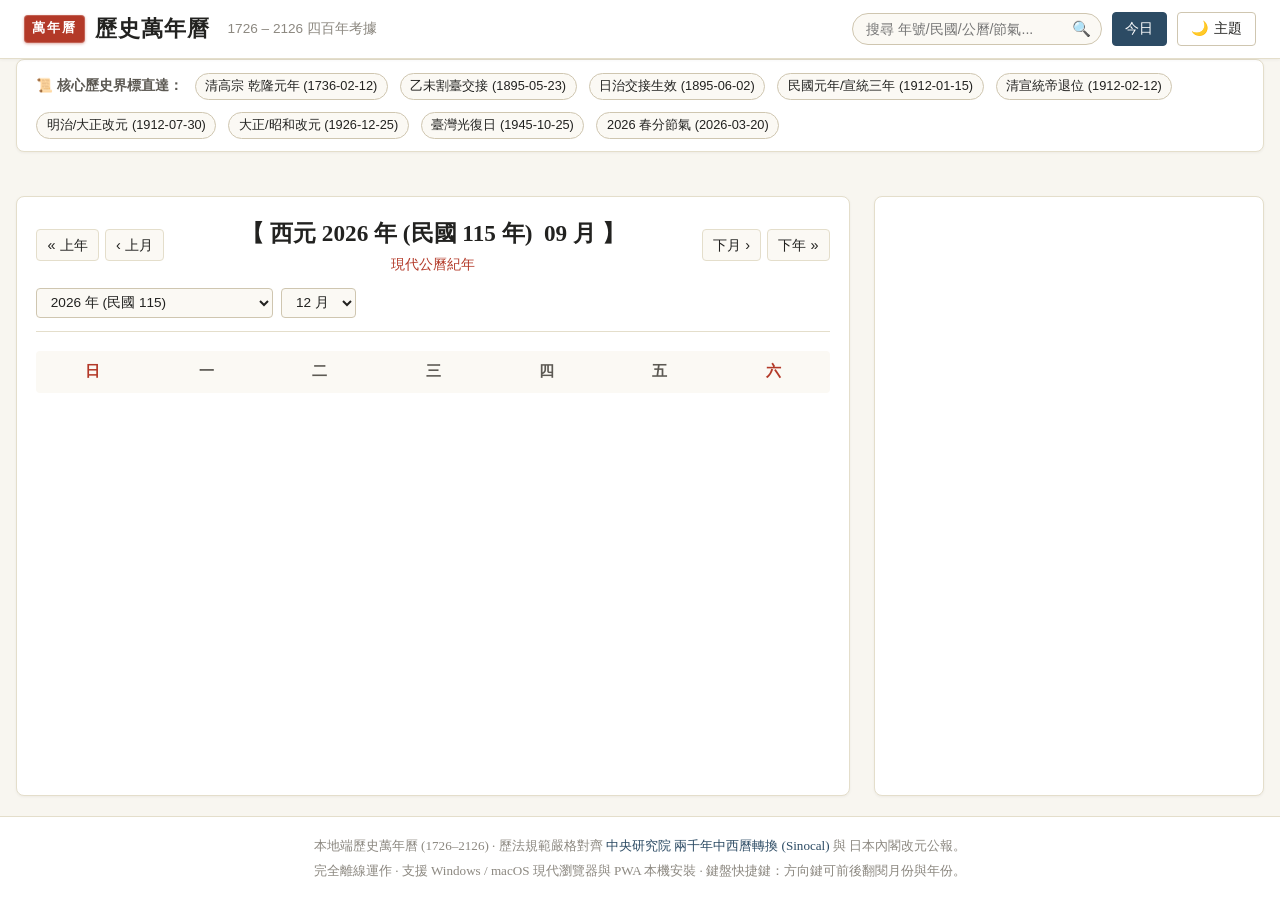
==== index.html @ 46c6e905 "Complete Perpetual Calendar 1726-2126 implementation with acceptance tests" ====
<!DOCTYPE html>
<html lang="zh-TW">
<head>
  <meta charset="UTF-8">
  <meta name="viewport" content="width=device-width, initial-scale=1.0">
  <title>本地端歷史萬年曆 (1726–2126) | 多維歷史紀年與節氣精算</title>
  <meta name="description" content="跨度 400 年（西元 1726 年至 2126 年）的本地端高精度歷史萬年曆。以西元日曆為基準，精確對照清朝帝號、臺灣日治時期帝號、民國與民國前紀年、二十四節氣與歲次干支。完全離線優先，跨 Windows、macOS 及手機平台。">
  <meta name="keywords" content="萬年曆,歷史萬年曆,清代年號,臺灣日治時期,民國紀年,民國前,二十四節氣,農曆換算,干支,Sinocal,定氣法">
  
  <!-- PWA 與移動端體驗配置 -->
  <link rel="manifest" href="./manifest.json">
  <meta name="theme-color" content="#b33928">
  <meta name="apple-mobile-web-app-capable" content="yes">
  <meta name="apple-mobile-web-app-status-bar-style" content="default">
  <meta name="apple-mobile-web-app-title" content="歷史萬年曆">

  <!-- 設計系統樣式表 -->
  <link rel="stylesheet" href="./css/style.css">
  
  <!-- 引入天文農曆演算法核心（全離線無相依性） -->
  <script src="./js/lunar.js"></script>
</head>
<body>

  <!-- 頂部功能導覽列 -->
  <header class="top-header">
    <div class="header-container">
      <div class="brand">
        <span class="brand-seal">萬年曆</span>
        <h1 class="brand-title">歷史萬年曆</h1>
        <span class="brand-span">1726 – 2126 四百年考據</span>
      </div>

      <div class="header-actions">
        <!-- 快速智慧搜尋跳轉 -->
        <div class="search-wrapper">
          <input 
            type="text" 
            id="search-input" 
            class="search-input" 
            placeholder="搜尋 年號/民國/公曆/節氣..." 
            title="支援例如：光緒21、明治28、民國前17、1895-05-23、春分 等"
            aria-label="搜尋歷史萬年曆日期"
          >
          <button id="search-btn" class="search-icon-btn" title="搜尋">🔍</button>
        </div>

        <!-- 功能按鈕 -->
        <button id="today-btn" class="btn btn-primary" title="跳轉回到今天">今日</button>
        <button id="theme-toggle-btn" class="btn" title="切換深淺色外觀">
          <span id="theme-icon">🌙</span> 主題
        </button>
      </div>
    </div>
  </header>

  <!-- 驗收標準與歷史特例快捷列 -->
  <section class="presets-container" aria-label="核心歷史節點快捷選取">
    <div class="presets-card">
      <span class="presets-label">📜 核心歷史界標直達：</span>
      <button class="preset-chip" data-preset-date="1736-02-12" title="TC-01: 乾隆元年正月初一春節 (民前176年)">清高宗 乾隆元年 (1736-02-12)</button>
      <button class="preset-chip" data-preset-date="1895-05-23" title="TC-02: 臺灣民主國自主宣言 (割臺交接期 光緒21/明治28/民前17)">乙未割臺交接 (1895-05-23)</button>
      <button class="preset-chip" data-preset-date="1895-06-02" title="簽署交接臺灣文據 日治始政">日治交接生效 (1895-06-02)</button>
      <button class="preset-chip" data-preset-date="1912-01-15" title="TC-05: 民國元年立 但清宣統帝尚未退位重疊期">民國元年/宣統三年 (1912-01-15)</button>
      <button class="preset-chip" data-preset-date="1912-02-12" title="宣統帝頒布退位詔書 清代終結">清宣統帝退位 (1912-02-12)</button>
      <button class="preset-chip" data-preset-date="1912-07-30" title="TC-03: 明治45年／大正元年同日即日改元">明治/大正改元 (1912-07-30)</button>
      <button class="preset-chip" data-preset-date="1926-12-25" title="TC-04: 大正15年／昭和元年同日即日改元">大正/昭和改元 (1926-12-25)</button>
      <button class="preset-chip" data-preset-date="1945-10-25" title="臺灣省受降典禮 臺灣光復 日治終止">臺灣光復日 (1945-10-25)</button>
      <button class="preset-chip" data-preset-date="2026-03-20" title="TC-06: 2026春分交節時刻 (UTC+8 22:45) 與農曆二月初二">2026 春分節氣 (2026-03-20)</button>
    </div>
  </section>

  <!-- 主版面 (左側月曆網格 + 右側歷史多維面板) -->
  <main class="main-container">
    
    <!-- 左側月曆卡片 -->
    <div class="calendar-card">
      <!-- 月曆導覽工具列 -->
      <div class="calendar-toolbar">
        <div class="nav-group">
          <button id="prev-year-btn" class="nav-btn" title="上一年 (鍵盤 ↑)">« 上年</button>
          <button id="prev-month-btn" class="nav-btn" title="上個月 (鍵盤 ←)">‹ 上月</button>
        </div>

        <div class="current-period">
          <div id="period-title" class="period-main-title">【 西元 2026 年 (民國 115 年) &nbsp;09 月 】</div>
          <div id="period-sub-title" class="period-sub-title">現代公曆紀年</div>
        </div>

        <div class="nav-group">
          <button id="next-month-btn" class="nav-btn" title="下個月 (鍵盤 →)">下月 ›</button>
          <button id="next-year-btn" class="nav-btn" title="下一年 (鍵盤 ↓)">下年 »</button>
        </div>

        <!-- 快速選取器 -->
        <div class="quick-selectors">
          <select id="year-select" class="select-styled" title="快速選擇年份" aria-label="快速選擇年份"></select>
          <select id="month-select" class="select-styled" title="快速選擇月份" aria-label="快速選擇月份">
            <option value="1">1 月</option>
            <option value="2">2 月</option>
            <option value="3">3 月</option>
            <option value="4">4 月</option>
            <option value="5">5 月</option>
            <option value="6">6 月</option>
            <option value="7">7 月</option>
            <option value="8">8 月</option>
            <option value="9">9 月</option>
            <option value="10">10 月</option>
            <option value="11">11 月</option>
            <option value="12">12 月</option>
          </select>
        </div>
      </div>

      <!-- 星期表頭 -->
      <div class="weekdays-header">
        <div class="weekend">日</div>
        <div>一</div>
        <div>二</div>
        <div>三</div>
        <div>四</div>
        <div>五</div>
        <div class="weekend">六</div>
      </div>

      <!-- 月曆網格 (由 app.js 動態渲染) -->
      <div id="calendar-grid" class="calendar-grid" role="grid" aria-label="萬年曆日期表格"></div>
    </div>

    <!-- 右側詳細資訊面板 -->
    <aside id="detail-panel" class="detail-panel" aria-label="當日歷史紀年詳細資訊"></aside>

  </main>

  <!-- 頁尾說明 -->
  <footer class="site-footer">
    <p>
      本地端歷史萬年曆 (1726–2126) · 歷法規範嚴格對齊 
      <a href="https://sinocal.sinica.edu.tw/" target="_blank" rel="noopener">中央研究院 兩千年中西曆轉換 (Sinocal)</a>
      與 日本內閣改元公報。
    </p>
    <p style="margin-top: 0.35rem;">
      完全離線運作 · 支援 Windows / macOS 現代瀏覽器與 PWA 本機安裝 · 鍵盤快捷鍵：方向鍵可前後翻閱月份與年份。
    </p>
  </footer>

  <!-- 應用主入口模組 -->
  <script type="module" src="./js/app.js"></script>

</body>
</html>
---- css/style.css ----
/**
 * 本地端歷史萬年曆 (1726-2126) 設計系統 (style.css)
 * 東方古典典雅風韻（宣紙暖白 / 幽玄水墨深色） + 現代精準資訊排版
 */

:root {
  /* 淺色模式（宣紙書香風） */
  --bg-primary: #f8f6f0;
  --bg-surface: #ffffff;
  --bg-surface-elevated: #fbf9f4;
  --bg-cell-hover: #f1ede2;
  --bg-cell-other: #f1ede4;
  
  --text-primary: #222220;
  --text-secondary: #5c5953;
  --text-tertiary: #8c8880;
  --text-lunar: #824128;
  
  --accent-carmine: #b33928;      /* 硃砂紅（節氣、同日改元重點） */
  --accent-carmine-light: #fbeee8;
  --accent-indigo: #2c4b64;       /* 黛青 / 霽藍（主按鈕、月份標記） */
  --accent-indigo-light: #eaf1f7;
  --accent-gold: #aa7c11;         /* 泥金（選中高亮、重點飾邊） */
  --accent-gold-light: #fef7e6;
  --accent-jade: #2e6b56;         /* 竹青 / 翡翠（重要歷史事件） */

  --border-light: #e4decb;
  --border-medium: #cfc6b0;
  --border-focus: #b33928;
  
  --shadow-sm: 0 1px 3px rgba(30, 25, 20, 0.05);
  --shadow-md: 0 4px 12px rgba(30, 25, 20, 0.08);
  --shadow-lg: 0 8px 24px rgba(30, 25, 20, 0.12);

  --font-serif: "Noto Serif TC", "Songti TC", "Biaukai", "PingFang SC", "Hiragino Mincho ProN", serif;
  --font-sans: -apple-system, BlinkMacSystemFont, "Segoe UI", Roboto, "Helvetica Neue", Arial, sans-serif;
  
  --radius-sm: 4px;
  --radius-md: 8px;
  --radius-lg: 12px;
  --transition-speed: 0.25s;
}

[data-theme="dark"] {
  /* 深色模式（幽玄墨玉風） */
  --bg-primary: #121417;
  --bg-surface: #1a1d23;
  --bg-surface-elevated: #22262e;
  --bg-cell-hover: #2a303b;
  --bg-cell-other: #16181d;
  
  --text-primary: #e8e6e1;
  --text-secondary: #aba79d;
  --text-tertiary: #6e6b63;
  --text-lunar: #e08365;
  
  --accent-carmine: #e65540;
  --accent-carmine-light: #3d1b17;
  --accent-indigo: #4982ad;
  --accent-indigo-light: #162635;
  --accent-gold: #dfac38;
  --accent-gold-light: #362912;
  --accent-jade: #42997b;

  --border-light: #2c323d;
  --border-medium: #3f4756;
  --border-focus: #e65540;
  
  --shadow-sm: 0 1px 3px rgba(0, 0, 0, 0.3);
  --shadow-md: 0 4px 12px rgba(0, 0, 0, 0.4);
  --shadow-lg: 0 8px 24px rgba(0, 0, 0, 0.6);
}

/* 基礎重設 */
*, *::before, *::after {
  box-sizing: border-box;
  margin: 0;
  padding: 0;
}

body {
  font-family: var(--font-serif);
  background-color: var(--bg-primary);
  color: var(--text-primary);
  min-height: 100vh;
  line-height: 1.5;
  display: flex;
  flex-direction: column;
  transition: background-color var(--transition-speed), color var(--transition-speed);
}

/* 頂部導覽列 */
.top-header {
  background-color: var(--bg-surface);
  border-bottom: 1px solid var(--border-light);
  padding: 0.75rem 1.5rem;
  box-shadow: var(--shadow-sm);
  position: sticky;
  top: 0;
  z-index: 100;
}

.header-container {
  max-width: 1400px;
  margin: 0 auto;
  display: flex;
  justify-content: space-between;
  align-items: center;
  flex-wrap: wrap;
  gap: 0.75rem;
}

.brand {
  display: flex;
  align-items: center;
  gap: 0.6rem;
}

.brand-seal {
  display: inline-block;
  background-color: var(--accent-carmine);
  color: #fff;
  font-size: 0.8rem;
  font-weight: bold;
  padding: 0.2rem 0.45rem;
  border-radius: 4px;
  letter-spacing: 2px;
  border: 1px solid rgba(255,255,255,0.2);
  box-shadow: 0 1px 3px rgba(179, 57, 40, 0.4);
}

.brand-title {
  font-size: 1.35rem;
  font-weight: 700;
  letter-spacing: 1px;
  color: var(--text-primary);
}

.brand-span {
  font-size: 0.85rem;
  color: var(--text-tertiary);
  margin-left: 0.5rem;
  font-family: var(--font-sans);
}

.header-actions {
  display: flex;
  align-items: center;
  gap: 0.6rem;
  flex-wrap: wrap;
}

/* 智慧搜尋框 */
.search-wrapper {
  position: relative;
  display: flex;
  align-items: center;
}

.search-input {
  font-family: var(--font-sans);
  background-color: var(--bg-surface-elevated);
  border: 1px solid var(--border-medium);
  color: var(--text-primary);
  padding: 0.45rem 2rem 0.45rem 0.8rem;
  border-radius: 20px;
  font-size: 0.88rem;
  width: 250px;
  outline: none;
  transition: all var(--transition-speed);
}

.search-input:focus {
  border-color: var(--accent-carmine);
  width: 290px;
  box-shadow: 0 0 0 3px var(--accent-carmine-light);
}

.search-icon-btn {
  position: absolute;
  right: 8px;
  background: none;
  border: none;
  color: var(--text-tertiary);
  cursor: pointer;
  font-size: 0.95rem;
  padding: 0.2rem;
}

/* 頂部按鈕組 */
.btn {
  font-family: var(--font-serif);
  display: inline-flex;
  align-items: center;
  gap: 0.35rem;
  padding: 0.4rem 0.8rem;
  border-radius: var(--radius-sm);
  font-size: 0.88rem;
  border: 1px solid var(--border-medium);
  background-color: var(--bg-surface);
  color: var(--text-primary);
  cursor: pointer;
  transition: all var(--transition-speed);
  user-select: none;
}

.btn:hover {
  background-color: var(--bg-cell-hover);
  border-color: var(--text-tertiary);
}

.btn-primary {
  background-color: var(--accent-indigo);
  color: #fff;
  border-color: var(--accent-indigo);
}

.btn-primary:hover {
  background-color: #213a4f;
  color: #fff;
}

/* 主版面佈局 */
.main-container {
  max-width: 1400px;
  width: 100%;
  margin: 1.2rem auto;
  padding: 0 1rem;
  display: grid;
  grid-template-columns: 1fr 390px;
  gap: 1.5rem;
  flex: 1;
}

/* 左側月曆區 */
.calendar-card {
  background-color: var(--bg-surface);
  border: 1px solid var(--border-light);
  border-radius: var(--radius-md);
  box-shadow: var(--shadow-sm);
  padding: 1.2rem;
  display: flex;
  flex-direction: column;
}

/* 月曆頂部工具列 */
.calendar-toolbar {
  display: flex;
  justify-content: space-between;
  align-items: center;
  flex-wrap: wrap;
  gap: 0.8rem;
  margin-bottom: 1.2rem;
  padding-bottom: 0.8rem;
  border-bottom: 1px solid var(--border-light);
}

.nav-group {
  display: flex;
  align-items: center;
  gap: 0.35rem;
}

.nav-btn {
  background: var(--bg-surface-elevated);
  border: 1px solid var(--border-light);
  color: var(--text-primary);
  padding: 0.35rem 0.65rem;
  border-radius: var(--radius-sm);
  cursor: pointer;
  font-size: 0.9rem;
  transition: all var(--transition-speed);
}

.nav-btn:hover {
  border-color: var(--accent-carmine);
  color: var(--accent-carmine);
}

/* 年月核心標題展示 */
.current-period {
  display: flex;
  flex-direction: column;
  align-items: center;
  text-align: center;
}

.period-main-title {
  font-size: 1.45rem;
  font-weight: 700;
  color: var(--text-primary);
  display: flex;
  align-items: center;
  gap: 0.5rem;
}

.period-sub-title {
  font-size: 0.88rem;
  color: var(--accent-carmine);
  margin-top: 0.2rem;
  font-weight: 500;
}

/* 快速選取器組 */
.quick-selectors {
  display: flex;
  align-items: center;
  gap: 0.5rem;
}

.select-styled {
  font-family: var(--font-sans);
  background-color: var(--bg-surface-elevated);
  border: 1px solid var(--border-medium);
  color: var(--text-primary);
  padding: 0.35rem 0.6rem;
  border-radius: var(--radius-sm);
  font-size: 0.85rem;
  outline: none;
  cursor: pointer;
}

.select-styled:focus {
  border-color: var(--accent-carmine);
}

/* 星期表頭 */
.weekdays-header {
  display: grid;
  grid-template-columns: repeat(7, 1fr);
  text-align: center;
  font-weight: 600;
  font-size: 0.95rem;
  padding: 0.6rem 0;
  margin-bottom: 0.3rem;
  border-radius: var(--radius-sm);
  background-color: var(--bg-surface-elevated);
  color: var(--text-secondary);
}

.weekdays-header .weekend {
  color: var(--accent-carmine);
}

/* 月曆網格 */
.calendar-grid {
  display: grid;
  grid-template-columns: repeat(7, 1fr);
  gap: 4px;
}

/* 日曆單元格 */
.day-cell {
  background-color: var(--bg-surface);
  border: 1px solid var(--border-light);
  border-radius: var(--radius-sm);
  min-height: 86px;
  padding: 0.4rem 0.35rem;
  display: flex;
  flex-direction: column;
  justify-content: space-between;
  cursor: pointer;
  position: relative;
  transition: all 0.15s ease-in-out;
  overflow: hidden;
}

.day-cell:hover {
  background-color: var(--bg-cell-hover);
  border-color: var(--border-medium);
  transform: translateY(-1px);
  box-shadow: var(--shadow-sm);
  z-index: 2;
}

/* 非本月日期 */
.day-cell.other-month {
  background-color: var(--bg-cell-other);
  opacity: 0.45;
}

.day-cell.other-month:hover {
  opacity: 0.85;
}

/* 今日標記 */
.day-cell.is-today {
  border: 1.5px solid var(--accent-indigo);
  background-color: var(--accent-indigo-light);
}

.day-cell.is-today .solar-num {
  color: var(--accent-indigo);
  font-weight: 700;
}

/* 選取標記 */
.day-cell.is-selected {
  border: 2px solid var(--accent-carmine) !important;
  background-color: var(--accent-carmine-light) !important;
  box-shadow: 0 0 0 2px rgba(179, 57, 40, 0.2);
  z-index: 3;
}

/* 日期單元格內部元素 */
.cell-top {
  display: flex;
  justify-content: space-between;
  align-items: flex-start;
}

.solar-num {
  font-family: var(--font-sans);
  font-size: 1.15rem;
  font-weight: 600;
  line-height: 1;
}

.weekend-num {
  color: var(--accent-carmine);
}

/* 特殊印章小標籤（節氣、改元、初一） */
.cell-tags {
  display: flex;
  flex-direction: column;
  gap: 2px;
  align-items: flex-end;
}

.tag-badge {
  font-size: 0.68rem;
  padding: 1px 3px;
  border-radius: 2px;
  line-height: 1.1;
  font-weight: bold;
}

.tag-jieqi {
  background-color: var(--accent-carmine);
  color: #fff;
}

.tag-transition {
  background-color: var(--accent-gold);
  color: #fff;
}

.tag-first-day {
  background-color: var(--accent-indigo);
  color: #fff;
}

.cell-bottom {
  margin-top: 0.35rem;
  display: flex;
  flex-direction: column;
  gap: 1px;
}

.lunar-text {
  font-size: 0.8rem;
  color: var(--text-lunar);
  white-space: nowrap;
  overflow: hidden;
  text-overflow: ellipsis;
}

.cell-sub-info {
  font-size: 0.68rem;
  color: var(--text-tertiary);
  white-space: nowrap;
  overflow: hidden;
  text-overflow: ellipsis;
}

/* 歷史事件高亮點 */
.has-milestone::after {
  content: '';
  position: absolute;
  bottom: 2px;
  right: 2px;
  width: 5px;
  height: 5px;
  border-radius: 50%;
  background-color: var(--accent-carmine);
}

/* 右側詳細資訊面板 */
.detail-panel {
  background-color: var(--bg-surface);
  border: 1px solid var(--border-light);
  border-radius: var(--radius-md);
  box-shadow: var(--shadow-sm);
  display: flex;
  flex-direction: column;
  position: sticky;
  top: 4.8rem;
  max-height: calc(100vh - 6rem);
  overflow-y: auto;
}

.panel-header {
  padding: 1.1rem;
  border-bottom: 1px solid var(--border-light);
  background: linear-gradient(135deg, var(--bg-surface-elevated) 0%, var(--bg-surface) 100%);
}

.panel-solar-date {
  font-size: 1.3rem;
  font-weight: 700;
  color: var(--text-primary);
  display: flex;
  align-items: baseline;
  justify-content: space-between;
}

.panel-week {
  font-size: 0.95rem;
  color: var(--accent-carmine);
  font-weight: 600;
}

.panel-julian {
  font-family: var(--font-sans);
  font-size: 0.78rem;
  color: var(--text-tertiary);
  margin-top: 0.2rem;
}

.panel-body {
  padding: 1.1rem;
  display: flex;
  flex-direction: column;
  gap: 1.1rem;
}

/* 各資訊區塊 */
.info-section {
  display: flex;
  flex-direction: column;
  gap: 0.4rem;
}

.section-label {
  font-size: 0.82rem;
  color: var(--text-tertiary);
  font-weight: 600;
  display: flex;
  align-items: center;
  gap: 0.35rem;
  border-bottom: 1px dashed var(--border-light);
  padding-bottom: 0.25rem;
}

.section-content {
  font-size: 0.95rem;
  color: var(--text-primary);
}

/* 歷史紀年清單 */
.era-list {
  display: flex;
  flex-direction: column;
  gap: 0.5rem;
}

.era-item {
  background-color: var(--bg-surface-elevated);
  border-left: 3px solid var(--border-medium);
  padding: 0.45rem 0.65rem;
  border-radius: 0 var(--radius-sm) var(--radius-sm) 0;
  display: flex;
  flex-direction: column;
  gap: 0.2rem;
}

.era-item.qing {
  border-left-color: var(--accent-gold);
}

.era-item.japan {
  border-left-color: var(--accent-indigo);
}

.era-item.roc {
  border-left-color: var(--accent-carmine);
}

.era-name {
  font-weight: 600;
  font-size: 0.92rem;
  color: var(--text-primary);
}

.era-desc {
  font-size: 0.8rem;
  color: var(--text-secondary);
  line-height: 1.35;
}

/* 歷史重大事件卡片 */
.milestone-box {
  background-color: var(--accent-carmine-light);
  border: 1px solid var(--accent-carmine);
  border-radius: var(--radius-sm);
  padding: 0.65rem 0.75rem;
  display: flex;
  flex-direction: column;
  gap: 0.3rem;
}

.milestone-title {
  color: var(--accent-carmine);
  font-weight: bold;
  font-size: 0.85rem;
  display: flex;
  align-items: center;
  gap: 0.3rem;
}

.milestone-content {
  font-size: 0.85rem;
  color: var(--text-primary);
  line-height: 1.4;
}

/* 節氣資訊盒 */
.jieqi-box {
  background-color: var(--accent-gold-light);
  border: 1px solid var(--accent-gold);
  border-radius: var(--radius-sm);
  padding: 0.6rem 0.75rem;
}

.jieqi-title {
  font-weight: bold;
  color: var(--accent-gold);
  font-size: 0.9rem;
}

.jieqi-time {
  font-family: var(--font-sans);
  font-size: 0.85rem;
  color: var(--text-primary);
  margin-top: 0.15rem;
}

/* 驗收測試與特例一鍵體驗快捷列 */
.presets-container {
  max-width: 1400px;
  width: 100%;
  margin: 0 auto 1.5rem;
  padding: 0 1rem;
}

.presets-card {
  background-color: var(--bg-surface);
  border: 1px solid var(--border-light);
  border-radius: var(--radius-md);
  padding: 0.8rem 1.2rem;
  display: flex;
  align-items: center;
  gap: 0.75rem;
  flex-wrap: wrap;
  box-shadow: var(--shadow-sm);
}

.presets-label {
  font-size: 0.85rem;
  font-weight: bold;
  color: var(--text-secondary);
  white-space: nowrap;
}

.preset-chip {
  background-color: var(--bg-surface-elevated);
  border: 1px solid var(--border-medium);
  color: var(--text-primary);
  font-size: 0.8rem;
  padding: 0.25rem 0.6rem;
  border-radius: 14px;
  cursor: pointer;
  transition: all 0.2s;
  white-space: nowrap;
}

.preset-chip:hover {
  background-color: var(--accent-carmine-light);
  border-color: var(--accent-carmine);
  color: var(--accent-carmine);
}

/* 頁尾說明 */
.site-footer {
  margin-top: auto;
  background-color: var(--bg-surface);
  border-top: 1px solid var(--border-light);
  padding: 1.2rem;
  text-align: center;
  font-size: 0.82rem;
  color: var(--text-tertiary);
}

.site-footer a {
  color: var(--accent-indigo);
  text-decoration: none;
}

.site-footer a:hover {
  text-decoration: underline;
}

/* 響應式適配 (手機與平板) */
@media (max-width: 1024px) {
  .main-container {
    grid-template-columns: 1fr;
  }

  .detail-panel {
    position: static;
    max-height: none;
  }
}

@media (max-width: 768px) {
  .top-header {
    padding: 0.5rem 0.8rem;
  }

  .brand-span {
    display: none;
  }

  .search-input {
    width: 160px;
  }

  .search-input:focus {
    width: 200px;
  }

  .day-cell {
    min-height: 64px;
    padding: 0.25rem 0.2rem;
  }

  .solar-num {
    font-size: 0.95rem;
  }

  .lunar-text {
    font-size: 0.7rem;
  }

  .cell-sub-info {
    display: none;
  }

  .period-main-title {
    font-size: 1.15rem;
  }
}
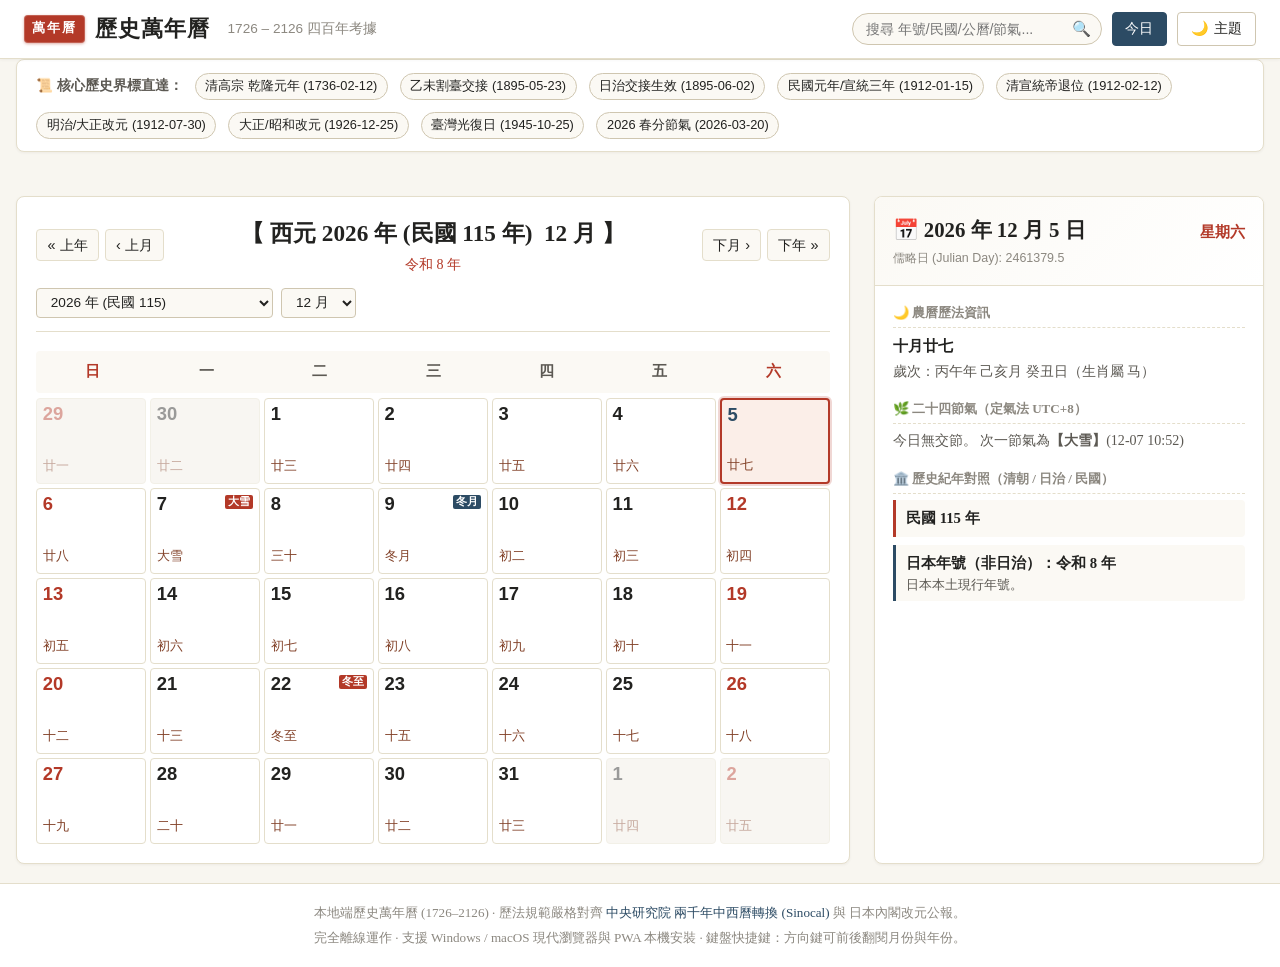
==== commit badffa89: "Fix file:// protocol compatibility and global Solar object resolution" ====
--- a/index.html
+++ b/index.html
@@ -144,8 +144,8 @@
     </p>
   </footer>
 
-  <!-- 應用主入口模組 -->
-  <script type="module" src="./js/app.js"></script>
+  <!-- 應用主腳本（相容 file:// 雙擊開啟與 http 伺服器） -->
+  <script src="./js/main.js"></script>
 
 </body>
 </html>
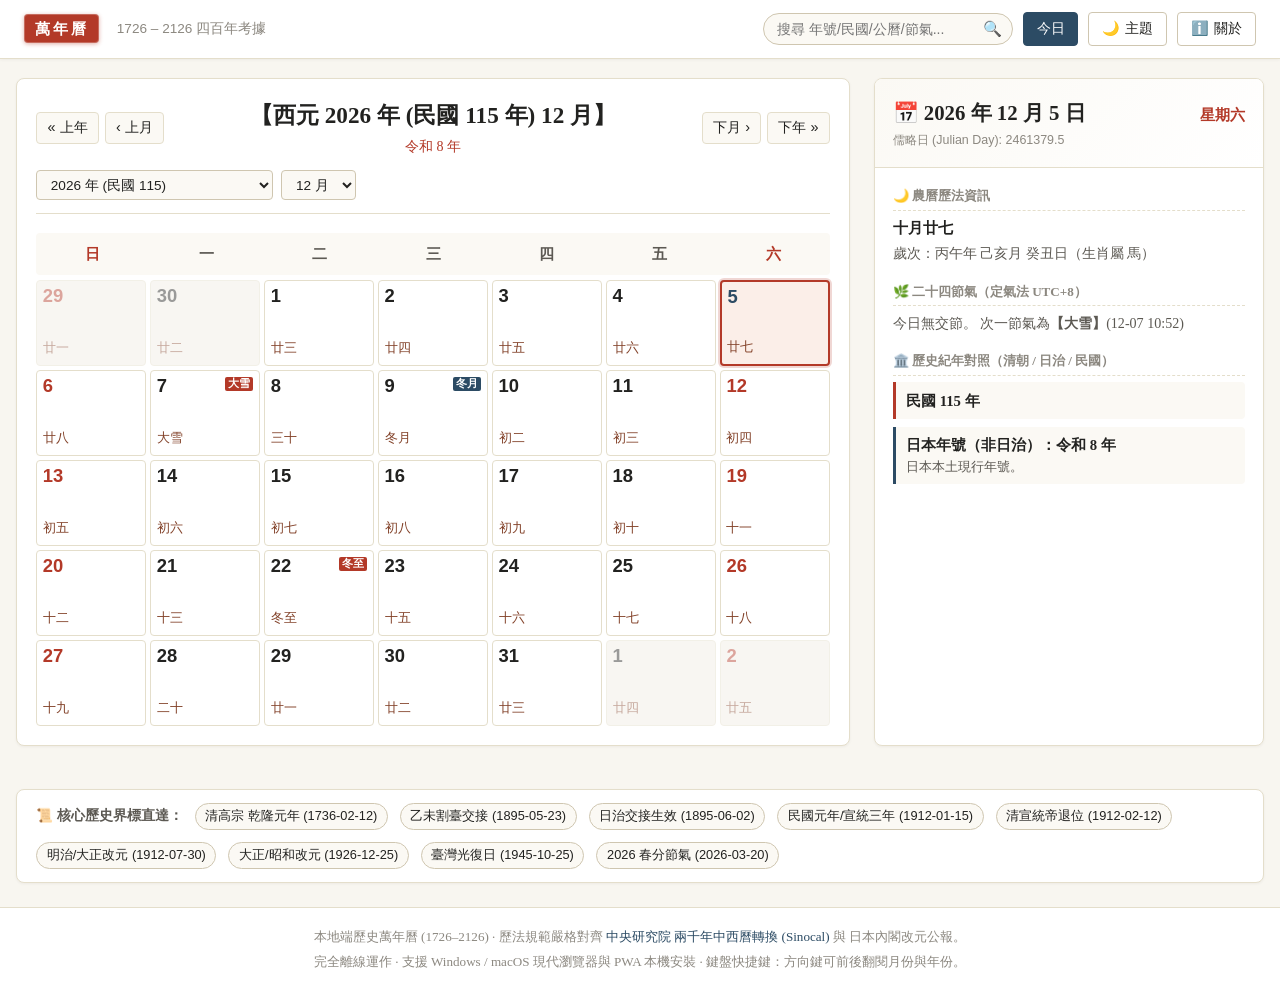
==== commit 1ac3986b: "UI: optimize mobile layout, add About modal, and refine header presets" ====
--- a/index.html
+++ b/index.html
@@ -26,8 +26,7 @@
   <header class="top-header">
     <div class="header-container">
       <div class="brand">
-        <span class="brand-seal">萬年曆</span>
-        <h1 class="brand-title">歷史萬年曆</h1>
+        <h1 class="brand-seal" title="萬年曆">萬年曆</h1>
         <span class="brand-span">1726 – 2126 四百年考據</span>
       </div>
 
@@ -50,25 +49,12 @@
         <button id="theme-toggle-btn" class="btn" title="切換深淺色外觀">
           <span id="theme-icon">🌙</span> 主題
         </button>
+        <button id="about-btn" class="btn" title="關於本系統">
+          <span>ℹ️</span> 關於
+        </button>
       </div>
     </div>
   </header>
-
-  <!-- 驗收標準與歷史特例快捷列 -->
-  <section class="presets-container" aria-label="核心歷史節點快捷選取">
-    <div class="presets-card">
-      <span class="presets-label">📜 核心歷史界標直達：</span>
-      <button class="preset-chip" data-preset-date="1736-02-12" title="TC-01: 乾隆元年正月初一春節 (民前176年)">清高宗 乾隆元年 (1736-02-12)</button>
-      <button class="preset-chip" data-preset-date="1895-05-23" title="TC-02: 臺灣民主國自主宣言 (割臺交接期 光緒21/明治28/民前17)">乙未割臺交接 (1895-05-23)</button>
-      <button class="preset-chip" data-preset-date="1895-06-02" title="簽署交接臺灣文據 日治始政">日治交接生效 (1895-06-02)</button>
-      <button class="preset-chip" data-preset-date="1912-01-15" title="TC-05: 民國元年立 但清宣統帝尚未退位重疊期">民國元年/宣統三年 (1912-01-15)</button>
-      <button class="preset-chip" data-preset-date="1912-02-12" title="宣統帝頒布退位詔書 清代終結">清宣統帝退位 (1912-02-12)</button>
-      <button class="preset-chip" data-preset-date="1912-07-30" title="TC-03: 明治45年／大正元年同日即日改元">明治/大正改元 (1912-07-30)</button>
-      <button class="preset-chip" data-preset-date="1926-12-25" title="TC-04: 大正15年／昭和元年同日即日改元">大正/昭和改元 (1926-12-25)</button>
-      <button class="preset-chip" data-preset-date="1945-10-25" title="臺灣省受降典禮 臺灣光復 日治終止">臺灣光復日 (1945-10-25)</button>
-      <button class="preset-chip" data-preset-date="2026-03-20" title="TC-06: 2026春分交節時刻 (UTC+8 22:45) 與農曆二月初二">2026 春分節氣 (2026-03-20)</button>
-    </div>
-  </section>
 
   <!-- 主版面 (左側月曆網格 + 右側歷史多維面板) -->
   <main class="main-container">
@@ -77,17 +63,17 @@
     <div class="calendar-card">
       <!-- 月曆導覽工具列 -->
       <div class="calendar-toolbar">
-        <div class="nav-group">
+        <div class="nav-group nav-group-prev">
           <button id="prev-year-btn" class="nav-btn" title="上一年 (鍵盤 ↑)">« 上年</button>
           <button id="prev-month-btn" class="nav-btn" title="上個月 (鍵盤 ←)">‹ 上月</button>
         </div>
 
         <div class="current-period">
-          <div id="period-title" class="period-main-title">【 西元 2026 年 (民國 115 年) &nbsp;09 月 】</div>
+          <div id="period-title" class="period-main-title">【西元 2026 年 (民國 115 年) 09 月】</div>
           <div id="period-sub-title" class="period-sub-title">現代公曆紀年</div>
         </div>
 
-        <div class="nav-group">
+        <div class="nav-group nav-group-next">
           <button id="next-month-btn" class="nav-btn" title="下個月 (鍵盤 →)">下月 ›</button>
           <button id="next-year-btn" class="nav-btn" title="下一年 (鍵盤 ↓)">下年 »</button>
         </div>
@@ -132,6 +118,66 @@
 
   </main>
 
+  <!-- 核心歷史界標直達（放置於頁面下方） -->
+  <section class="presets-container" aria-label="核心歷史節點快捷選取">
+    <div class="presets-card">
+      <span class="presets-label">📜 核心歷史界標直達：</span>
+      <button class="preset-chip" data-preset-date="1736-02-12" title="TC-01: 乾隆元年正月初一春節 (民前176年)">清高宗 乾隆元年 (1736-02-12)</button>
+      <button class="preset-chip" data-preset-date="1895-05-23" title="TC-02: 臺灣民主國自主宣言 (割臺交接期 光緒21/明治28/民前17)">乙未割臺交接 (1895-05-23)</button>
+      <button class="preset-chip" data-preset-date="1895-06-02" title="簽署交接臺灣文據 日治始政">日治交接生效 (1895-06-02)</button>
+      <button class="preset-chip" data-preset-date="1912-01-15" title="TC-05: 民國元年立 但清宣統帝尚未退位重疊期">民國元年/宣統三年 (1912-01-15)</button>
+      <button class="preset-chip" data-preset-date="1912-02-12" title="宣統帝頒布退位詔書 清代終結">清宣統帝退位 (1912-02-12)</button>
+      <button class="preset-chip" data-preset-date="1912-07-30" title="TC-03: 明治45年／大正元年同日即日改元">明治/大正改元 (1912-07-30)</button>
+      <button class="preset-chip" data-preset-date="1926-12-25" title="TC-04: 大正15年／昭和元年同日即日改元">大正/昭和改元 (1926-12-25)</button>
+      <button class="preset-chip" data-preset-date="1945-10-25" title="臺灣省受降典禮 臺灣光復 日治終止">臺灣光復日 (1945-10-25)</button>
+      <button class="preset-chip" data-preset-date="2026-03-20" title="TC-06: 2026春分交節時刻 (UTC+8 22:45) 與農曆二月初二">2026 春分節氣 (2026-03-20)</button>
+    </div>
+  </section>
+
+  <!-- 關於本系統 彈跳視窗 Modal -->
+  <div id="about-modal" class="modal-backdrop" role="dialog" aria-modal="true" aria-labelledby="about-modal-title" hidden>
+    <div class="modal-card">
+      <div class="modal-header">
+        <h2 id="about-modal-title" class="modal-title">ℹ️ 關於萬年曆</h2>
+        <button id="modal-close-btn" class="modal-close-btn" aria-label="關閉視窗">✕</button>
+      </div>
+      <div class="modal-body">
+        <!-- 使用方式 -->
+        <div class="about-section">
+          <h3 class="section-heading">📖 使用方式</h3>
+          <ul class="about-list">
+            <li><strong>日期瀏覽與翻閱：</strong>點選日曆任一日期即可即時檢視歷史詳細紀年；亦可使用「上年 / 上月 / 下月 / 下年」按鈕或鍵盤方向鍵（<code>↑ / ↓</code> 換年、<code>← / →</code> 換月）自由翻閱。</li>
+            <li><strong>年月直達跳轉：</strong>可透過月曆工具列的「年份」與「月份」下拉選單直達指定時間，或隨時點擊「今日」按鈕回到當天。</li>
+            <li><strong>智慧歷史搜尋：</strong>支援頂部搜尋欄輸入清代年號（如：光緒21、乾隆元年）、日治年號（如：明治28、昭和15）、民國紀年（如：民國前17、民國115）、西元日期（如：1895-05-23）或二十四節氣名稱（如：春分、冬至）進行快速精準定位。</li>
+            <li><strong>多維紀年對照：</strong>涵蓋西元公曆、農曆陰陽曆、清朝帝號年號（踰年改元考據）、臺灣日治時期帝號（即日改元精確標註）、民國與民國前紀年、干支歲次及二十四節氣精確交節時刻。</li>
+            <li><strong>深淺主題：</strong>點擊「主題」按鈕可隨時切換現代深色夜間模式與典雅淺色古風模式，系統自動記憶個人喜好。</li>
+          </ul>
+        </div>
+
+        <!-- 開發工具 -->
+        <div class="about-section">
+          <h3 class="section-heading">🛠️ 開發工具與技術</h3>
+          <ul class="about-list">
+            <li><strong>前端核心技術：</strong>原生 HTML5、Vanilla CSS3（CSS 自訂變數、CSS Grid、Flexbox 響應式排版）、現代原生 JavaScript (ES6+)。</li>
+            <li><strong>完全離線優先架構：</strong>零外部第三方網路依賴、純本地端天文數學演算法即時算力；支援 PWA（Progressive Web App）離線快取機制與本機雙擊開啟（相容 <code>file://</code> 協議與 <code>http://</code> 本地伺服器）。</li>
+            <li><strong>天文歷法演算法：</strong>採用天文高精度定氣法計算二十四節氣太陽黃經（精確至分秒）、六十干支週期循環演算法、嚴格對齊中央研究院《兩千年中西曆轉換》(Sinocal) 歷法規範。</li>
+          </ul>
+        </div>
+
+        <!-- 開發人員 -->
+        <div class="about-section author-section">
+          <h3 class="section-heading">👨‍💻 開發人員</h3>
+          <div class="author-card">
+            <span class="author-name">YuJhao Wang</span>
+          </div>
+        </div>
+      </div>
+      <div class="modal-footer">
+        <button id="modal-confirm-btn" class="btn btn-primary">確定關閉</button>
+      </div>
+    </div>
+  </div>
+
   <!-- 頁尾說明 -->
   <footer class="site-footer">
     <p>
--- a/css/style.css
+++ b/css/style.css
@@ -120,13 +120,15 @@
   display: inline-block;
   background-color: var(--accent-carmine);
   color: #fff;
-  font-size: 0.8rem;
-  font-weight: bold;
-  padding: 0.2rem 0.45rem;
+  font-size: 0.95rem;
+  font-weight: 700;
+  padding: 0.28rem 0.6rem;
   border-radius: 4px;
-  letter-spacing: 2px;
-  border: 1px solid rgba(255,255,255,0.2);
-  box-shadow: 0 1px 3px rgba(179, 57, 40, 0.4);
+  letter-spacing: 3px;
+  border: 1px solid rgba(255,255,255,0.25);
+  box-shadow: 0 1px 4px rgba(179, 57, 40, 0.4);
+  line-height: 1.2;
+  margin: 0;
 }
 
 .brand-title {
@@ -291,6 +293,8 @@
   color: var(--text-primary);
   display: flex;
   align-items: center;
+  justify-content: center;
+  white-space: nowrap;
   gap: 0.5rem;
 }
 
@@ -646,11 +650,11 @@
   margin-top: 0.15rem;
 }
 
-/* 驗收測試與特例一鍵體驗快捷列 */
+/* 驗收測試與特例一鍵體驗快捷列（放置於月曆下方） */
 .presets-container {
   max-width: 1400px;
   width: 100%;
-  margin: 0 auto 1.5rem;
+  margin: 1.5rem auto 1.5rem;
   padding: 0 1rem;
 }
 
@@ -725,24 +729,150 @@
 
 @media (max-width: 768px) {
   .top-header {
-    padding: 0.5rem 0.8rem;
+    padding: 0.5rem 0.75rem;
+  }
+
+  .header-container {
+    gap: 0.5rem;
   }
 
   .brand-span {
     display: none;
   }
 
+  .header-actions {
+    width: 100%;
+    display: flex;
+    align-items: center;
+    gap: 0.45rem;
+  }
+
+  .search-wrapper {
+    flex: 1;
+    min-width: 0;
+  }
+
   .search-input {
-    width: 160px;
+    width: 100%;
+    min-width: 0;
+    font-size: 0.82rem;
   }
 
   .search-input:focus {
-    width: 200px;
+    width: 100%;
+  }
+
+  /* 歷史標籤手機端支援橫向平滑捲動，避免佔滿直向螢幕 */
+  .presets-container {
+    padding: 0 0.5rem;
+    margin-bottom: 0.8rem;
+  }
+
+  .presets-card {
+    flex-wrap: nowrap;
+    overflow-x: auto;
+    -webkit-overflow-scrolling: touch;
+    padding: 0.5rem 0.75rem;
+    scrollbar-width: thin;
+  }
+
+  .presets-card::-webkit-scrollbar {
+    height: 3px;
+  }
+
+  .presets-card::-webkit-scrollbar-thumb {
+    background-color: var(--border-medium);
+    border-radius: 3px;
+  }
+
+  /* 主容器與月曆卡片邊距適應手機 */
+  .main-container {
+    padding: 0 0.5rem;
+    gap: 1rem;
+  }
+
+  .calendar-card {
+    padding: 0.75rem 0.55rem;
+  }
+
+  /* 月曆導覽工具列：手機端採用清晰優雅的 Grid 結構 */
+  .calendar-toolbar {
+    display: grid;
+    grid-template-columns: 1fr 1fr;
+    grid-template-areas:
+      "period period"
+      "prev next"
+      "selectors selectors";
+    gap: 0.6rem;
+    align-items: center;
+    margin-bottom: 0.8rem;
+    padding-bottom: 0.65rem;
+  }
+
+  .current-period {
+    grid-area: period;
+    width: 100%;
+    text-align: center;
+    margin-bottom: 0.15rem;
+  }
+
+  .period-main-title {
+    font-size: clamp(0.92rem, 4.2vw, 1.22rem);
+    white-space: nowrap;
+    justify-content: center;
+    letter-spacing: -0.2px;
+  }
+
+  .period-sub-title {
+    font-size: 0.82rem;
+    margin-top: 0.15rem;
+  }
+
+  .nav-group-prev {
+    grid-area: prev;
+    display: flex;
+    justify-content: flex-end;
+    gap: 0.35rem;
+  }
+
+  .nav-group-next {
+    grid-area: next;
+    display: flex;
+    justify-content: flex-start;
+    gap: 0.35rem;
+  }
+
+  .nav-btn {
+    flex: 1;
+    max-width: 82px;
+    text-align: center;
+    padding: 0.38rem 0.35rem;
+    font-size: 0.84rem;
+  }
+
+  .quick-selectors {
+    grid-area: selectors;
+    display: flex;
+    width: 100%;
+    gap: 0.45rem;
+  }
+
+  .quick-selectors .select-styled {
+    flex: 1;
+    text-align: center;
+    padding: 0.42rem 0.45rem;
+    font-size: 0.86rem;
+  }
+
+  /* 星期表頭與日期格尺寸微調 */
+  .weekdays-header {
+    font-size: 0.88rem;
+    padding: 0.45rem 0;
   }
 
   .day-cell {
-    min-height: 64px;
-    padding: 0.25rem 0.2rem;
+    min-height: 58px;
+    padding: 0.25rem 0.15rem;
   }
 
   .solar-num {
@@ -750,14 +880,174 @@
   }
 
   .lunar-text {
-    font-size: 0.7rem;
+    font-size: 0.68rem;
   }
 
   .cell-sub-info {
     display: none;
   }
-
-  .period-main-title {
-    font-size: 1.15rem;
-  }
-}
+}
+
+/* ==========================================
+   關於本系統彈跳視窗 (About Modal)
+   ========================================== */
+.modal-backdrop {
+  position: fixed;
+  inset: 0;
+  background-color: rgba(0, 0, 0, 0.65);
+  backdrop-filter: blur(5px);
+  -webkit-backdrop-filter: blur(5px);
+  z-index: 1000;
+  display: flex;
+  align-items: center;
+  justify-content: center;
+  padding: 1.2rem;
+  opacity: 1;
+  visibility: visible;
+  transition: opacity 0.25s ease, visibility 0.25s ease;
+}
+
+.modal-backdrop[hidden] {
+  display: none !important;
+  opacity: 0;
+  visibility: hidden;
+}
+
+.modal-card {
+  background-color: var(--bg-surface);
+  border: 1px solid var(--border-medium);
+  border-radius: var(--radius-md);
+  box-shadow: 0 16px 40px rgba(0, 0, 0, 0.35);
+  max-width: 580px;
+  width: 100%;
+  max-height: 85vh;
+  display: flex;
+  flex-direction: column;
+  animation: modalScaleIn 0.22s cubic-bezier(0.16, 1, 0.3, 1);
+  overflow: hidden;
+}
+
+@keyframes modalScaleIn {
+  from {
+    opacity: 0;
+    transform: scale(0.95) translateY(10px);
+  }
+  to {
+    opacity: 1;
+    transform: scale(1) translateY(0);
+  }
+}
+
+.modal-header {
+  display: flex;
+  align-items: center;
+  justify-content: space-between;
+  padding: 1rem 1.4rem;
+  border-bottom: 1px solid var(--border-light);
+  background: var(--bg-surface-elevated);
+}
+
+.modal-title {
+  font-size: 1.15rem;
+  font-weight: 700;
+  color: var(--text-primary);
+  display: flex;
+  align-items: center;
+  gap: 0.4rem;
+  margin: 0;
+}
+
+.modal-close-btn {
+  background: transparent;
+  border: none;
+  color: var(--text-tertiary);
+  font-size: 1.25rem;
+  cursor: pointer;
+  padding: 0.2rem 0.55rem;
+  border-radius: var(--radius-sm);
+  line-height: 1;
+  transition: all 0.15s ease;
+}
+
+.modal-close-btn:hover {
+  color: var(--accent-carmine);
+  background-color: rgba(179, 57, 40, 0.1);
+}
+
+.modal-body {
+  padding: 1.3rem 1.4rem;
+  overflow-y: auto;
+  display: flex;
+  flex-direction: column;
+  gap: 1.1rem;
+  font-size: 0.92rem;
+  line-height: 1.65;
+  color: var(--text-secondary);
+}
+
+.about-section {
+  background: var(--bg-surface-elevated);
+  border: 1px solid var(--border-light);
+  border-radius: var(--radius-sm);
+  padding: 0.9rem 1.1rem;
+}
+
+.section-heading {
+  font-size: 0.98rem;
+  font-weight: 700;
+  color: var(--text-primary);
+  margin-bottom: 0.6rem;
+  display: flex;
+  align-items: center;
+  gap: 0.35rem;
+  border-bottom: 1px dashed var(--border-light);
+  padding-bottom: 0.35rem;
+}
+
+.about-list {
+  padding-left: 1.2rem;
+  margin: 0;
+  display: flex;
+  flex-direction: column;
+  gap: 0.5rem;
+}
+
+.about-list li strong {
+  color: var(--text-primary);
+}
+
+.about-list code {
+  font-family: var(--font-sans);
+  background: var(--bg-surface);
+  border: 1px solid var(--border-light);
+  padding: 0.1rem 0.35rem;
+  border-radius: 3px;
+  font-size: 0.85em;
+  color: var(--accent-carmine);
+}
+
+.author-section {
+  border-left: 4px solid var(--accent-carmine);
+}
+
+.author-card {
+  display: flex;
+  align-items: center;
+  gap: 0.8rem;
+  padding: 0.2rem 0;
+}
+
+.author-name {
+  font-size: 1.08rem;
+  font-weight: 700;
+  color: var(--accent-carmine);
+  letter-spacing: 0.5px;
+}
+
+.modal-footer {
+  display: flex;
+  justify-content: flex-end;
+  padding: 0.8rem 1.4rem;
+  border-top: 1px solid var(--border-light);
+  background: var(--bg-surface-elevated);
+}
